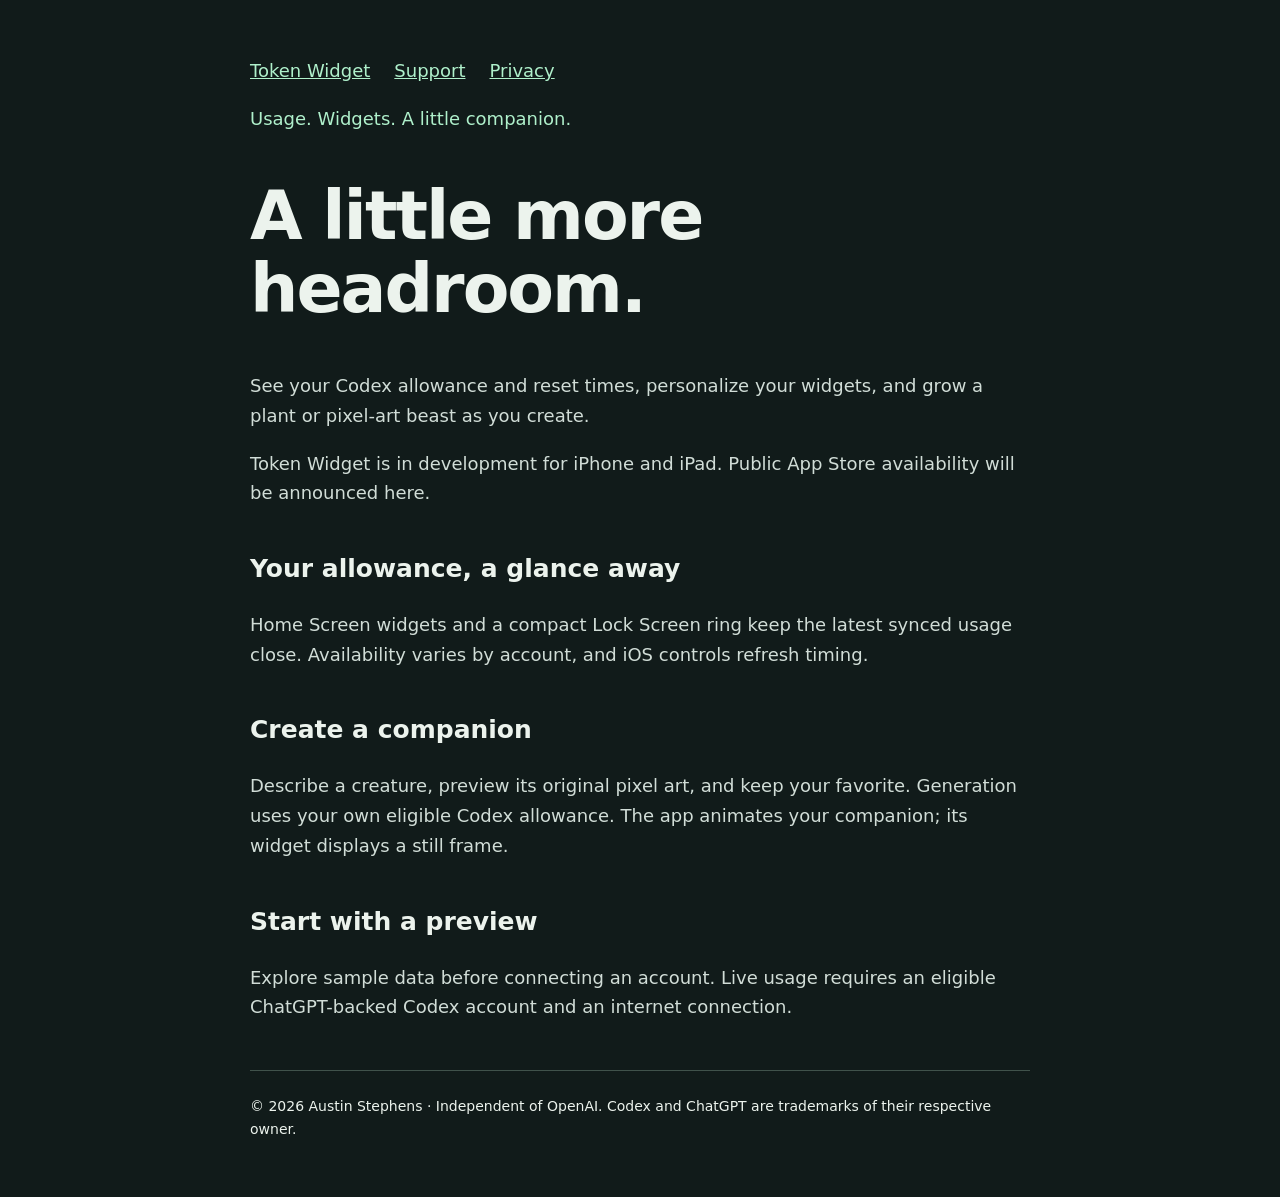
==== index.html @ 684bcafe "feat: publish Token Widget support and privacy pages" ====
<!doctype html><html lang="en"><head><meta charset="utf-8"><meta name="viewport" content="width=device-width, initial-scale=1"><meta name="description" content="A little more headroom"><title>A little more headroom — Token Widget</title><link rel="stylesheet" href="style.css"></head><body><main><nav aria-label="Main"><a href="index.html">Token Widget</a><a href="support/">Support</a><a href="privacy/">Privacy</a></nav><p class="eyebrow">Usage. Widgets. A little companion.</p><h1>A little more<br>headroom.</h1><p>See your Codex allowance and reset times, personalize your widgets, and grow a plant or pixel-art beast as you create.</p><p>Token Widget is in development for iPhone and iPad. Public App Store availability will be announced here.</p><h2>Your allowance, a glance away</h2><p>Home Screen widgets and a compact Lock Screen ring keep the latest synced usage close. Availability varies by account, and iOS controls refresh timing.</p><h2>Create a companion</h2><p>Describe a creature, preview its original pixel art, and keep your favorite. Generation uses your own eligible Codex allowance. The app animates your companion; its widget displays a still frame.</p><h2>Start with a preview</h2><p>Explore sample data before connecting an account. Live usage requires an eligible ChatGPT-backed Codex account and an internet connection.</p><footer>© 2026 Austin Stephens · Independent of OpenAI. Codex and ChatGPT are trademarks of their respective owner.</footer></main></body></html>
---- style.css ----
body{margin:0;background:#111b1a;color:#ecf3ed;font:18px/1.65 system-ui,sans-serif}main{max-width:780px;margin:auto;padding:56px 24px}nav{display:flex;gap:24px;flex-wrap:wrap}a{color:#aff0cb}h1{font-size:clamp(40px,8vw,68px);line-height:1.08;letter-spacing:-2px}h2{font-size:25px;margin-top:40px}p,li{color:#d1ddd7}.eyebrow{color:#aff0cb}footer{border-top:1px solid #40524b;margin-top:48px;padding-top:24px;font-size:14px}img{border-radius:24px;max-width:100%;height:auto}
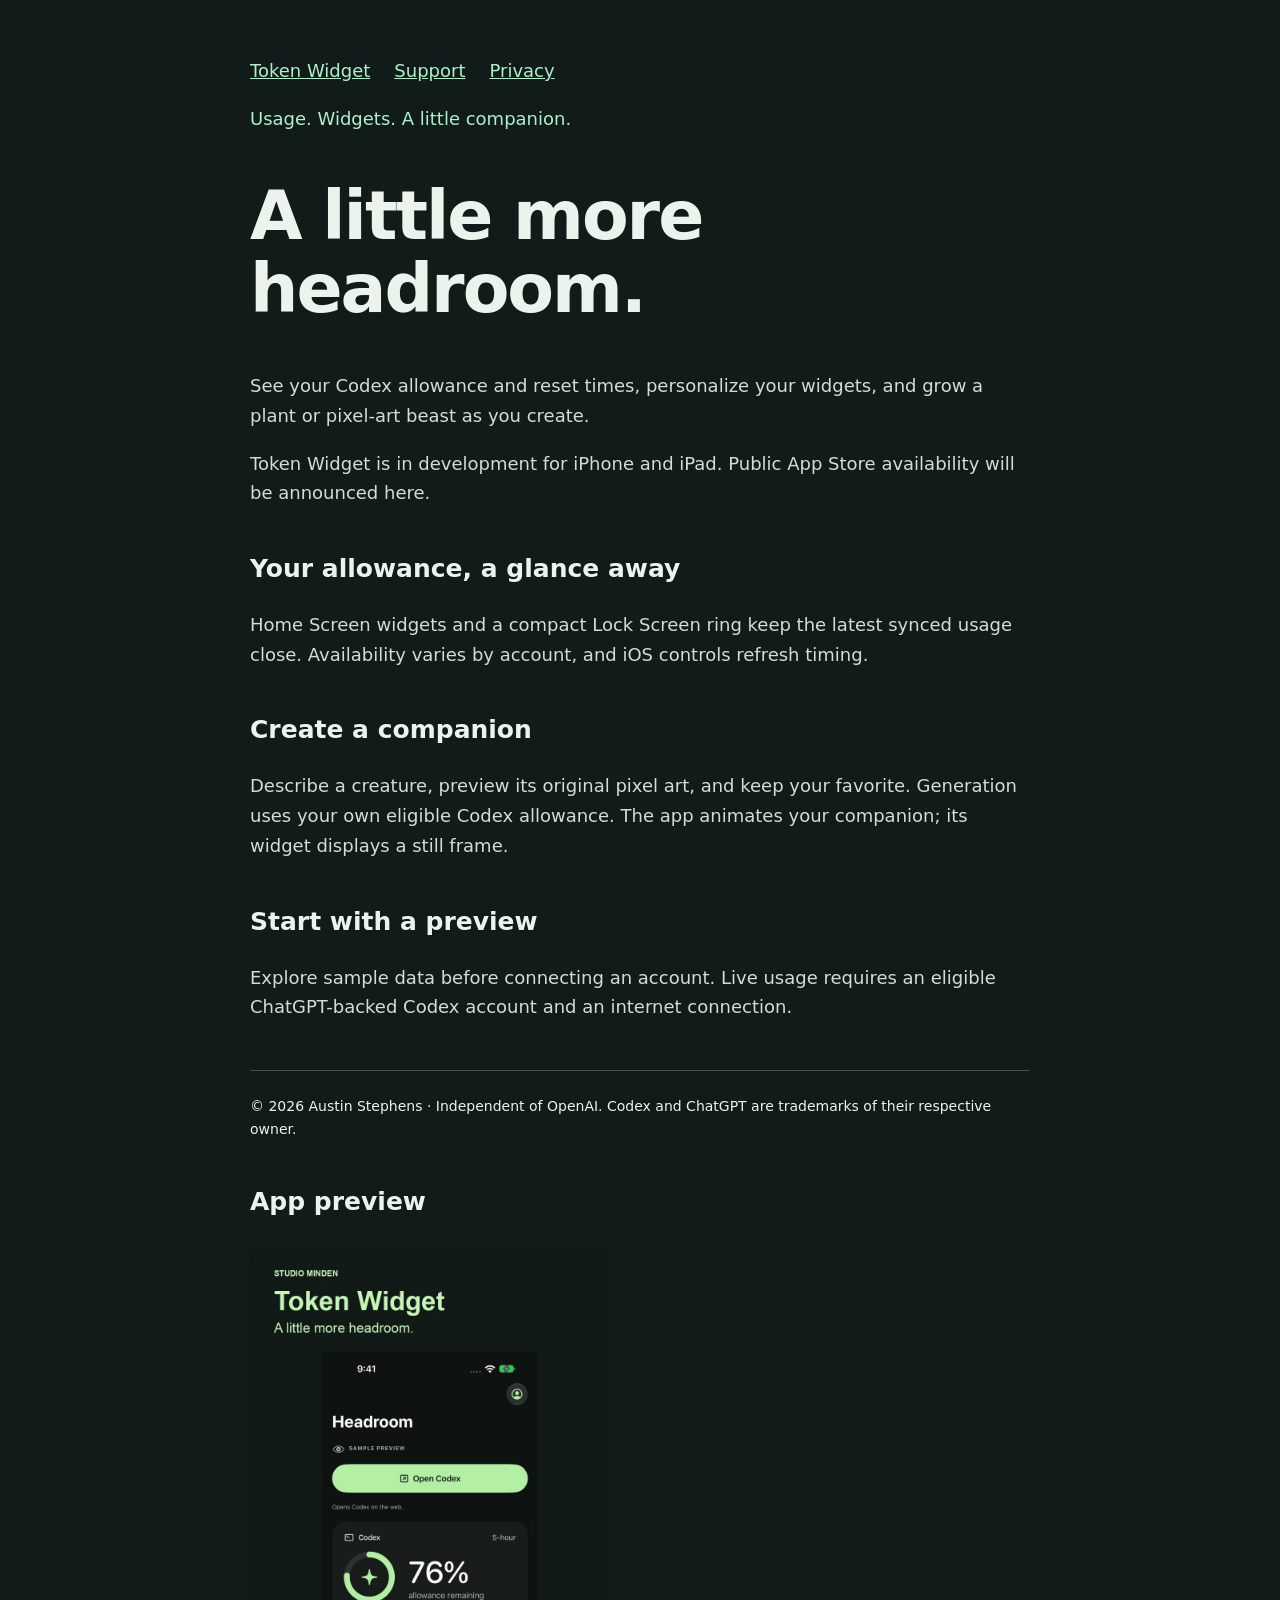
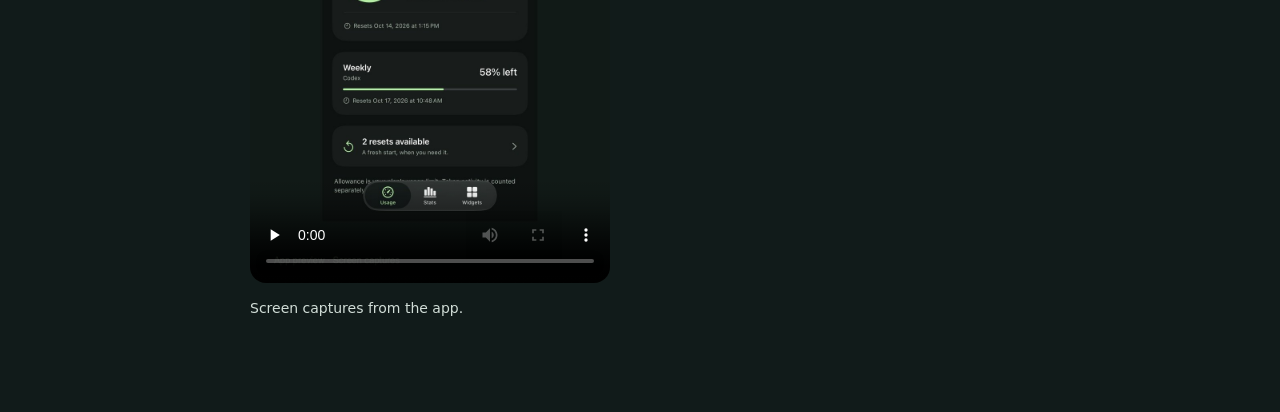
==== commit 751fb906: "feat(web): add Messages video previews for app links" ====
--- a/index.html
+++ b/index.html
@@ -1 +1,36 @@
-<!doctype html><html lang="en"><head><meta charset="utf-8"><meta name="viewport" content="width=device-width, initial-scale=1"><meta name="description" content="A little more headroom"><title>A little more headroom — Token Widget</title><link rel="stylesheet" href="style.css"></head><body><main><nav aria-label="Main"><a href="index.html">Token Widget</a><a href="support/">Support</a><a href="privacy/">Privacy</a></nav><p class="eyebrow">Usage. Widgets. A little companion.</p><h1>A little more<br>headroom.</h1><p>See your Codex allowance and reset times, personalize your widgets, and grow a plant or pixel-art beast as you create.</p><p>Token Widget is in development for iPhone and iPad. Public App Store availability will be announced here.</p><h2>Your allowance, a glance away</h2><p>Home Screen widgets and a compact Lock Screen ring keep the latest synced usage close. Availability varies by account, and iOS controls refresh timing.</p><h2>Create a companion</h2><p>Describe a creature, preview its original pixel art, and keep your favorite. Generation uses your own eligible Codex allowance. The app animates your companion; its widget displays a still frame.</p><h2>Start with a preview</h2><p>Explore sample data before connecting an account. Live usage requires an eligible ChatGPT-backed Codex account and an internet connection.</p><footer>© 2026 Austin Stephens · Independent of OpenAI. Codex and ChatGPT are trademarks of their respective owner.</footer></main></body></html>+<!doctype html><html lang="en"><head><meta charset="utf-8"><meta name="viewport" content="width=device-width, initial-scale=1"><meta name="description" content="A little more headroom"><title>A little more headroom — Token Widget</title><link rel="stylesheet" href="style.css">
+<!-- Link preview metadata -->
+<link rel="canonical" href="https://hochipants.github.io/token-widget-support/">
+<meta property="og:type" content="website">
+<meta property="og:site_name" content="Studio Minden">
+<meta property="og:title" content="Token Widget">
+<meta property="og:description" content="A little more headroom.">
+<meta property="og:url" content="https://hochipants.github.io/token-widget-support/">
+<meta property="og:image" content="https://hochipants.github.io/token-widget-support/assets/previews/tokenwidget-v1.jpg">
+<meta property="og:image:type" content="image/jpeg">
+<meta property="og:image:width" content="900">
+<meta property="og:image:height" content="1600">
+<meta property="og:image:alt" content="Token Widget app preview">
+<meta property="og:video" content="https://hochipants.github.io/token-widget-support/assets/previews/tokenwidget-v1.mp4">
+<meta property="og:video:secure_url" content="https://hochipants.github.io/token-widget-support/assets/previews/tokenwidget-v1.mp4">
+<meta property="og:video:type" content="video/mp4">
+<meta property="og:video:width" content="720">
+<meta property="og:video:height" content="1280">
+<meta name="twitter:card" content="summary_large_image">
+<meta name="twitter:title" content="Token Widget">
+<meta name="twitter:description" content="A little more headroom.">
+<meta name="twitter:image" content="https://hochipants.github.io/token-widget-support/assets/previews/tokenwidget-v1.jpg">
+<style>.app-link-preview{margin:36px 0}.app-link-preview video{display:block;width:100%;max-width:360px;height:auto;border-radius:16px;background:#121a18}.app-link-preview video.landscape{max-width:720px}.app-link-preview p{font-size:14px}</style>
+<!-- /Link preview metadata -->
+</head><body><main><nav aria-label="Main"><a href="index.html">Token Widget</a><a href="support/">Support</a><a href="privacy/">Privacy</a></nav><p class="eyebrow">Usage. Widgets. A little companion.</p><h1>A little more<br>headroom.</h1><p>See your Codex allowance and reset times, personalize your widgets, and grow a plant or pixel-art beast as you create.</p><p>Token Widget is in development for iPhone and iPad. Public App Store availability will be announced here.</p><h2>Your allowance, a glance away</h2><p>Home Screen widgets and a compact Lock Screen ring keep the latest synced usage close. Availability varies by account, and iOS controls refresh timing.</p><h2>Create a companion</h2><p>Describe a creature, preview its original pixel art, and keep your favorite. Generation uses your own eligible Codex allowance. The app animates your companion; its widget displays a still frame.</p><h2>Start with a preview</h2><p>Explore sample data before connecting an account. Live usage requires an eligible ChatGPT-backed Codex account and an internet connection.</p><footer>© 2026 Austin Stephens · Independent of OpenAI. Codex and ChatGPT are trademarks of their respective owner.</footer>
+<!-- App preview player -->
+<section class="app-link-preview" aria-labelledby="app-preview-heading">
+<h2 id="app-preview-heading">App preview</h2>
+<video controls playsinline preload="none" poster="https://hochipants.github.io/token-widget-support/assets/previews/tokenwidget-v1.jpg" width="720" height="1280" aria-label="Token Widget app preview">
+<source src="https://hochipants.github.io/token-widget-support/assets/previews/tokenwidget-v1.mp4" type="video/mp4">
+<a href="https://hochipants.github.io/token-widget-support/assets/previews/tokenwidget-v1.mp4">Watch the Token Widget preview</a>
+</video>
+<p>Screen captures from the app.</p>
+</section>
+<!-- /App preview player -->
+</main></body></html>
